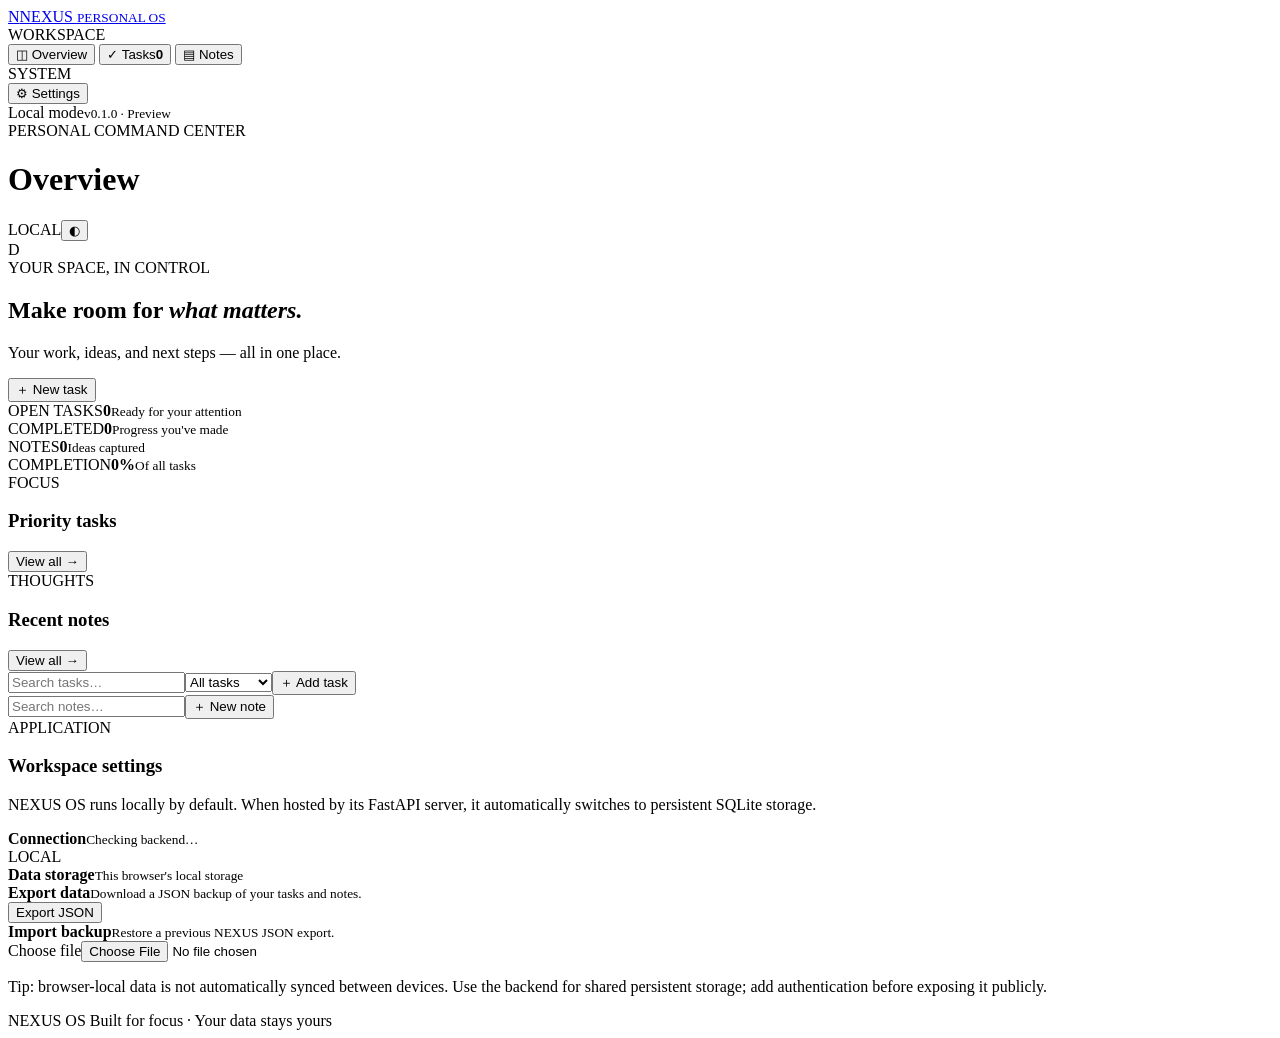
==== nexus-os/index.html @ bc8adf0a "Add NEXUS OS responsive application shell" ====
<!doctype html>
<html lang="en">
<head>
  <meta charset="utf-8"><meta name="viewport" content="width=device-width,initial-scale=1">
  <meta name="theme-color" content="#0b1020"><meta name="description" content="NEXUS OS — your personal command center">
  <title>NEXUS OS · Command Center</title><link rel="stylesheet" href="styles.css">
</head>
<body>
<div class="shell">
  <aside class="sidebar">
    <a class="brand" href="#"><span class="brand-mark">N</span><span>NEXUS <small>PERSONAL OS</small></span></a>
    <div class="side-label">WORKSPACE</div>
    <button class="nav active" data-view="overview">◫ <span>Overview</span></button>
    <button class="nav" data-view="tasks">✓ <span>Tasks</span><b id="nav-task-count">0</b></button>
    <button class="nav" data-view="notes">▤ <span>Notes</span></button>
    <div class="side-label second">SYSTEM</div>
    <button class="nav" data-view="settings">⚙ <span>Settings</span></button>
    <div class="side-bottom"><span class="pulse"></span><span id="connection-label">Local mode</span><small>v0.1.0 · Preview</small></div>
  </aside>
  <main class="main">
    <header class="topbar"><div><div class="eyebrow" id="today-label">PERSONAL COMMAND CENTER</div><h1 id="page-title">Overview</h1></div><div class="top-actions"><span class="mode-pill" id="mode-pill">LOCAL</span><button class="icon-btn" id="theme-toggle" aria-label="Toggle theme">◐</button><div class="avatar">D</div></div></header>
    <section id="view-overview" class="view">
      <div class="welcome"><div><div class="eyebrow">YOUR SPACE, IN CONTROL</div><h2>Make room for <em>what matters.</em></h2><p>Your work, ideas, and next steps — all in one place.</p></div><button class="primary" id="quick-add-task">＋ New task</button></div>
      <div class="stats"><article class="stat"><span>OPEN TASKS</span><strong id="stat-open">0</strong><small>Ready for your attention</small></article><article class="stat"><span>COMPLETED</span><strong id="stat-done">0</strong><small>Progress you've made</small></article><article class="stat"><span>NOTES</span><strong id="stat-notes">0</strong><small>Ideas captured</small></article><article class="stat"><span>COMPLETION</span><strong id="stat-rate">0%</strong><small>Of all tasks</small></article></div>
      <div class="columns"><section class="panel"><div class="panel-head"><div><div class="eyebrow">FOCUS</div><h3>Priority tasks</h3></div><button class="text-btn" data-go="tasks">View all →</button></div><div id="overview-tasks" class="items"></div></section><section class="panel"><div class="panel-head"><div><div class="eyebrow">THOUGHTS</div><h3>Recent notes</h3></div><button class="text-btn" data-go="notes">View all →</button></div><div id="overview-notes" class="items"></div></section></div>
    </section>
    <section id="view-tasks" class="view hidden"><div class="toolbar"><input id="task-search" placeholder="Search tasks…" aria-label="Search tasks"><select id="task-filter"><option value="all">All tasks</option><option value="open">Open</option><option value="done">Completed</option></select><button class="primary" id="add-task">＋ Add task</button></div><div class="panel"><div id="task-list" class="items"></div></div></section>
    <section id="view-notes" class="view hidden"><div class="toolbar"><input id="note-search" placeholder="Search notes…" aria-label="Search notes"><button class="primary" id="add-note">＋ New note</button></div><div id="note-grid" class="note-grid"></div></section>
    <section id="view-settings" class="view hidden"><div class="panel settings"><div class="eyebrow">APPLICATION</div><h3>Workspace settings</h3><p>NEXUS OS runs locally by default. When hosted by its FastAPI server, it automatically switches to persistent SQLite storage.</p><div class="setting-row"><div><b>Connection</b><small id="settings-connection">Checking backend…</small></div><span class="mode-pill" id="settings-mode">LOCAL</span></div><div class="setting-row"><div><b>Data storage</b><small id="storage-info">This browser's local storage</small></div></div><div class="setting-row"><div><b>Export data</b><small>Download a JSON backup of your tasks and notes.</small></div><button class="secondary" id="export-data">Export JSON</button></div><div class="setting-row"><div><b>Import backup</b><small>Restore a previous NEXUS JSON export.</small></div><label class="secondary file-label">Choose file<input type="file" id="import-data" accept="application/json"></label></div><p class="muted">Tip: browser-local data is not automatically synced between devices. Use the backend for shared persistent storage; add authentication before exposing it publicly.</p></div></section>
    <footer> NEXUS OS <span>Built for focus · Your data stays yours</span></footer>
  </main>
</div>
<dialog id="task-dialog"><form method="dialog" id="task-form"><div class="dialog-head"><h3 id="task-dialog-title">Create task</h3><button class="icon-btn" value="cancel" aria-label="Close">×</button></div><input type="hidden" id="task-id"><label>Task title<input id="task-title" maxlength="180" required placeholder="What needs to get done?"></label><label>Description<textarea id="task-description" rows="3" maxlength="2000" placeholder="Add details (optional)"></textarea></label><div class="form-row"><label>Priority<select id="task-priority"><option>Normal</option><option>High</option><option>Low</option></select></label><label>Due date<input type="date" id="task-due"></label></div><button class="primary full" id="save-task" value="default">Save task</button></form></dialog>
<dialog id="note-dialog"><form method="dialog" id="note-form"><div class="dialog-head"><h3 id="note-dialog-title">New note</h3><button class="icon-btn" value="cancel" aria-label="Close">×</button></div><input type="hidden" id="note-id"><label>Title<input id="note-title" maxlength="180" required placeholder="A thought worth keeping"></label><label>Content<textarea id="note-content" rows="8" maxlength="10000" placeholder="Write it down…"></textarea></label><button class="primary full" value="default">Save note</button></form></dialog>
<div id="toast" role="status" aria-live="polite"></div><script src="app.js"></script>
</body></html>
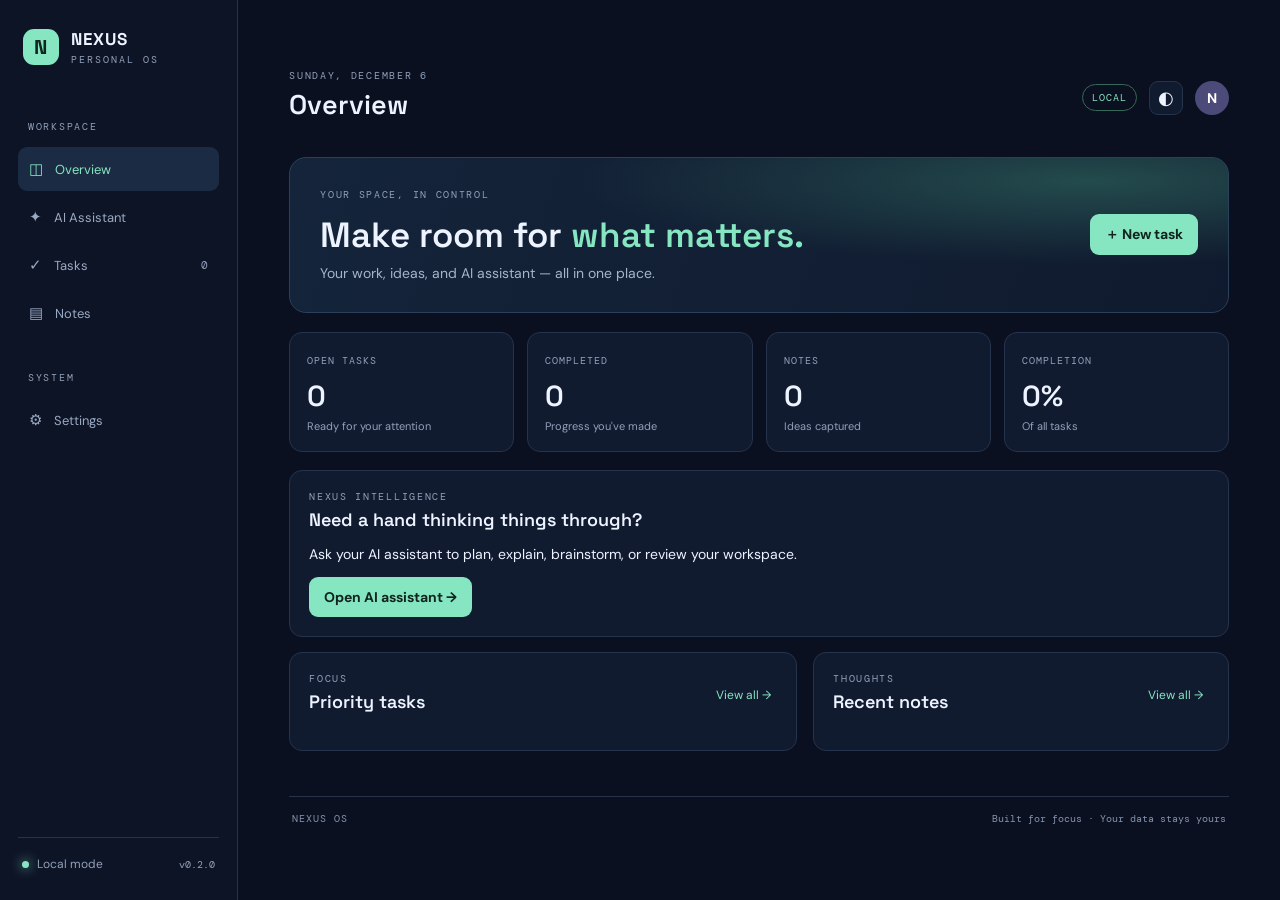
==== commit a24d0050: "Add NEXUS AI assistant and PWA interface" ====
--- a/nexus-os/index.html
+++ b/nexus-os/index.html
@@ -2,8 +2,9 @@
 <html lang="en">
 <head>
   <meta charset="utf-8"><meta name="viewport" content="width=device-width,initial-scale=1">
-  <meta name="theme-color" content="#0b1020"><meta name="description" content="NEXUS OS — your personal command center">
-  <title>NEXUS OS · Command Center</title><link rel="stylesheet" href="styles.css">
+  <meta name="theme-color" content="#0b1020"><meta name="description" content="NEXUS OS — your personal AI command center">
+  <link rel="manifest" href="manifest.webmanifest"><link rel="icon" href="icons/icon.svg" type="image/svg+xml"><link rel="apple-touch-icon" href="icons/icon.svg">
+  <title>NEXUS OS · AI Command Center</title><link rel="stylesheet" href="styles.css">
 </head>
 <body>
 <div class="shell">
@@ -11,26 +12,32 @@
     <a class="brand" href="#"><span class="brand-mark">N</span><span>NEXUS <small>PERSONAL OS</small></span></a>
     <div class="side-label">WORKSPACE</div>
     <button class="nav active" data-view="overview">◫ <span>Overview</span></button>
+    <button class="nav" data-view="assistant">✦ <span>AI Assistant</span></button>
     <button class="nav" data-view="tasks">✓ <span>Tasks</span><b id="nav-task-count">0</b></button>
     <button class="nav" data-view="notes">▤ <span>Notes</span></button>
     <div class="side-label second">SYSTEM</div>
     <button class="nav" data-view="settings">⚙ <span>Settings</span></button>
-    <div class="side-bottom"><span class="pulse"></span><span id="connection-label">Local mode</span><small>v0.1.0 · Preview</small></div>
+    <div class="side-bottom"><span class="pulse"></span><span id="connection-label">Local mode</span><small>v0.2.0</small></div>
   </aside>
   <main class="main">
-    <header class="topbar"><div><div class="eyebrow" id="today-label">PERSONAL COMMAND CENTER</div><h1 id="page-title">Overview</h1></div><div class="top-actions"><span class="mode-pill" id="mode-pill">LOCAL</span><button class="icon-btn" id="theme-toggle" aria-label="Toggle theme">◐</button><div class="avatar">D</div></div></header>
+    <header class="topbar"><div><div class="eyebrow" id="today-label">PERSONAL COMMAND CENTER</div><h1 id="page-title">Overview</h1></div><div class="top-actions"><button class="secondary install-btn" id="install-app" hidden>Install app</button><span class="mode-pill" id="mode-pill">LOCAL</span><button class="icon-btn" id="theme-toggle" aria-label="Toggle theme">◐</button><div class="avatar">N</div></div></header>
     <section id="view-overview" class="view">
-      <div class="welcome"><div><div class="eyebrow">YOUR SPACE, IN CONTROL</div><h2>Make room for <em>what matters.</em></h2><p>Your work, ideas, and next steps — all in one place.</p></div><button class="primary" id="quick-add-task">＋ New task</button></div>
+      <div class="welcome"><div><div class="eyebrow">YOUR SPACE, IN CONTROL</div><h2>Make room for <em>what matters.</em></h2><p>Your work, ideas, and AI assistant — all in one place.</p></div><button class="primary" id="quick-add-task">＋ New task</button></div>
       <div class="stats"><article class="stat"><span>OPEN TASKS</span><strong id="stat-open">0</strong><small>Ready for your attention</small></article><article class="stat"><span>COMPLETED</span><strong id="stat-done">0</strong><small>Progress you've made</small></article><article class="stat"><span>NOTES</span><strong id="stat-notes">0</strong><small>Ideas captured</small></article><article class="stat"><span>COMPLETION</span><strong id="stat-rate">0%</strong><small>Of all tasks</small></article></div>
+      <div class="assistant-shortcut panel"><div><div class="eyebrow">NEXUS INTELLIGENCE</div><h3>Need a hand thinking things through?</h3><p>Ask your AI assistant to plan, explain, brainstorm, or review your workspace.</p></div><button class="primary" data-go="assistant">Open AI assistant →</button></div>
       <div class="columns"><section class="panel"><div class="panel-head"><div><div class="eyebrow">FOCUS</div><h3>Priority tasks</h3></div><button class="text-btn" data-go="tasks">View all →</button></div><div id="overview-tasks" class="items"></div></section><section class="panel"><div class="panel-head"><div><div class="eyebrow">THOUGHTS</div><h3>Recent notes</h3></div><button class="text-btn" data-go="notes">View all →</button></div><div id="overview-notes" class="items"></div></section></div>
+    </section>
+    <section id="view-assistant" class="view hidden">
+      <div class="assistant-intro"><div class="eyebrow">NEXUS INTELLIGENCE</div><h2>Your AI, connected to your workspace.</h2><p>Ask for explanations, study help, plans, ideas, and summaries of your saved tasks and notes.</p><div class="ai-status" id="ai-status">Checking AI connection…</div></div>
+      <div class="chat-panel panel"><div class="chat-head"><div class="ai-orb">✦</div><div><b>NEXUS Assistant</b><small>Workspace-aware AI · Your chats stay in this browser session</small></div><button class="tiny" id="clear-chat">Clear chat</button></div><div id="chat-messages" class="chat-messages"><div class="chat-bubble assistant"><b>NEXUS</b><p>Hey! I'm your NEXUS assistant. I can help you plan your day, understand topics, brainstorm ideas, and use your saved tasks and notes as context. What are we working on?</p></div></div><div class="suggestions"><button class="suggestion">Help me plan my day</button><button class="suggestion">Summarize my open tasks</button><button class="suggestion">Help me study</button></div><form id="chat-form" class="chat-form"><textarea id="chat-input" rows="1" maxlength="6000" placeholder="Message NEXUS…" required></textarea><button class="primary" id="chat-send" type="submit">Send ↑</button></form><div class="chat-foot">AI responses can be wrong. Check important information. Provider usage may incur charges.</div></div>
     </section>
     <section id="view-tasks" class="view hidden"><div class="toolbar"><input id="task-search" placeholder="Search tasks…" aria-label="Search tasks"><select id="task-filter"><option value="all">All tasks</option><option value="open">Open</option><option value="done">Completed</option></select><button class="primary" id="add-task">＋ Add task</button></div><div class="panel"><div id="task-list" class="items"></div></div></section>
     <section id="view-notes" class="view hidden"><div class="toolbar"><input id="note-search" placeholder="Search notes…" aria-label="Search notes"><button class="primary" id="add-note">＋ New note</button></div><div id="note-grid" class="note-grid"></div></section>
-    <section id="view-settings" class="view hidden"><div class="panel settings"><div class="eyebrow">APPLICATION</div><h3>Workspace settings</h3><p>NEXUS OS runs locally by default. When hosted by its FastAPI server, it automatically switches to persistent SQLite storage.</p><div class="setting-row"><div><b>Connection</b><small id="settings-connection">Checking backend…</small></div><span class="mode-pill" id="settings-mode">LOCAL</span></div><div class="setting-row"><div><b>Data storage</b><small id="storage-info">This browser's local storage</small></div></div><div class="setting-row"><div><b>Export data</b><small>Download a JSON backup of your tasks and notes.</small></div><button class="secondary" id="export-data">Export JSON</button></div><div class="setting-row"><div><b>Import backup</b><small>Restore a previous NEXUS JSON export.</small></div><label class="secondary file-label">Choose file<input type="file" id="import-data" accept="application/json"></label></div><p class="muted">Tip: browser-local data is not automatically synced between devices. Use the backend for shared persistent storage; add authentication before exposing it publicly.</p></div></section>
-    <footer> NEXUS OS <span>Built for focus · Your data stays yours</span></footer>
+    <section id="view-settings" class="view hidden"><div class="panel settings"><div class="eyebrow">APPLICATION</div><h3>Workspace settings</h3><p>NEXUS runs locally in your browser or with a server for persistent storage and AI. For public use, configure the server and protect it with authentication and usage limits.</p><div class="setting-row"><div><b>Connection</b><small id="settings-connection">Checking backend…</small></div><span class="mode-pill" id="settings-mode">LOCAL</span></div><div class="setting-row"><div><b>AI assistant</b><small id="settings-ai">Checking AI configuration…</small></div></div><div class="setting-row"><div><b>Install NEXUS</b><small>Install it from your browser as an app when this site is hosted over HTTPS.</small></div><button class="secondary" id="settings-install">Install app</button></div><div class="setting-row"><div><b>Export data</b><small>Download a JSON backup of your tasks and notes.</small></div><button class="secondary" id="export-data">Export JSON</button></div><div class="setting-row"><div><b>Import backup</b><small>Restore a previous NEXUS JSON export.</small></div><label class="secondary file-label">Choose file<input type="file" id="import-data" accept="application/json"></label></div><p class="muted">AI requires the app owner to configure OPENAI_API_KEY on the server. Never put a provider key in frontend code. Local-only mode keeps data in this browser and does not provide AI chat.</p></div></section>
+    <footer>NEXUS OS <span>Built for focus · Your data stays yours</span></footer>
   </main>
 </div>
-<dialog id="task-dialog"><form method="dialog" id="task-form"><div class="dialog-head"><h3 id="task-dialog-title">Create task</h3><button class="icon-btn" value="cancel" aria-label="Close">×</button></div><input type="hidden" id="task-id"><label>Task title<input id="task-title" maxlength="180" required placeholder="What needs to get done?"></label><label>Description<textarea id="task-description" rows="3" maxlength="2000" placeholder="Add details (optional)"></textarea></label><div class="form-row"><label>Priority<select id="task-priority"><option>Normal</option><option>High</option><option>Low</option></select></label><label>Due date<input type="date" id="task-due"></label></div><button class="primary full" id="save-task" value="default">Save task</button></form></dialog>
+<dialog id="task-dialog"><form method="dialog" id="task-form"><div class="dialog-head"><h3 id="task-dialog-title">Create task</h3><button class="icon-btn" value="cancel" aria-label="Close">×</button></div><input type="hidden" id="task-id"><label>Task title<input id="task-title" maxlength="180" required placeholder="What needs to get done?"></label><label>Description<textarea id="task-description" rows="3" maxlength="2000" placeholder="Add details (optional)"></textarea></label><div class="form-row"><label>Priority<select id="task-priority"><option>Normal</option><option>High</option><option>Low</option></select></label><label>Due date<input type="date" id="task-due"></label></div><button class="primary full" value="default">Save task</button></form></dialog>
 <dialog id="note-dialog"><form method="dialog" id="note-form"><div class="dialog-head"><h3 id="note-dialog-title">New note</h3><button class="icon-btn" value="cancel" aria-label="Close">×</button></div><input type="hidden" id="note-id"><label>Title<input id="note-title" maxlength="180" required placeholder="A thought worth keeping"></label><label>Content<textarea id="note-content" rows="8" maxlength="10000" placeholder="Write it down…"></textarea></label><button class="primary full" value="default">Save note</button></form></dialog>
 <div id="toast" role="status" aria-live="polite"></div><script src="app.js"></script>
 </body></html>
--- a/nexus-os/styles.css
+++ b/nexus-os/styles.css
@@ -0,0 +1,5 @@
+@import url('https://fonts.googleapis.com/css2?family=DM+Mono:wght@400;500&family=DM+Sans:wght@400;500;600;700&family=Space+Grotesk:wght@400;500;600;700&display=swap');
+:root{color-scheme:dark;--bg:#0b1020;--side:#0d1426;--panel:#111b30;--panel2:#15213a;--line:#25334d;--text:#edf3ff;--muted:#91a0b9;--accent:#86e6c1;--accent2:#b3f4d9;--purple:#a69bff;--danger:#ff8291;--shadow:0 18px 50px #0003}
+*{box-sizing:border-box}body{margin:0;background:var(--bg);color:var(--text);font-family:'DM Sans',sans-serif;font-size:14px}button,input,textarea,select{font:inherit}button{cursor:pointer}.shell{min-height:100vh;display:grid;grid-template-columns:238px 1fr}.sidebar{background:var(--side);border-right:1px solid var(--line);padding:28px 18px;display:flex;flex-direction:column;min-height:100vh}.brand{display:flex;gap:12px;align-items:center;color:var(--text);font:700 17px 'Space Grotesk';letter-spacing:1px;text-decoration:none;margin:0 0 54px 5px}.brand small{display:block;font:10px 'DM Mono';color:var(--muted);letter-spacing:2px;margin-top:3px}.brand-mark{width:36px;height:36px;display:grid;place-items:center;background:var(--accent);color:#10251f;border-radius:11px;font-size:20px}.side-label,.eyebrow{font:10px 'DM Mono';letter-spacing:1.7px;color:var(--muted)}.side-label{padding:0 10px 12px}.side-label.second{margin-top:34px}.nav{border:0;background:transparent;color:#9aa9c2;text-align:left;padding:12px 11px;border-radius:9px;display:flex;gap:12px;align-items:center;margin:2px 0;font-size:15px}.nav span{font-size:13px}.nav b{margin-left:auto;font:11px 'DM Mono';color:var(--muted)}.nav:hover,.nav.active{background:#1b2b43;color:var(--accent)}.side-bottom{margin-top:auto;border-top:1px solid var(--line);padding:18px 4px 0;display:flex;align-items:center;gap:8px;color:var(--muted);font-size:12px}.side-bottom small{display:block;margin-left:auto;font:10px 'DM Mono'}.pulse{width:7px;height:7px;background:var(--accent);border-radius:50%;box-shadow:0 0 12px var(--accent)}.main{padding:30px clamp(18px,4vw,58px) 22px;max-width:1600px;width:100%;margin:auto}.topbar{display:flex;justify-content:space-between;align-items:center;margin-bottom:30px}.topbar h1{font:600 27px 'Space Grotesk';margin:5px 0}.top-actions{display:flex;align-items:center;gap:12px}.mode-pill{font:10px 'DM Mono';letter-spacing:1px;color:var(--accent);border:1px solid #376958;padding:6px 9px;border-radius:20px}.avatar{width:34px;height:34px;display:grid;place-items:center;border-radius:50%;background:#4b4a78;color:white;font-weight:700}.icon-btn{background:var(--panel);border:1px solid var(--line);color:var(--text);width:34px;height:34px;border-radius:9px;font-size:18px}.welcome{border:1px solid #29415a;background:radial-gradient(ellipse at 85% 15%,#234b4c 0,transparent 45%),linear-gradient(110deg,#14243a,#101a2e);border-radius:17px;padding:30px;display:flex;align-items:center;justify-content:space-between;gap:20px;margin-bottom:19px}.welcome h2{font:600 clamp(24px,3vw,35px) 'Space Grotesk';margin:12px 0 7px}.welcome h2 em{color:var(--accent);font-style:normal}.welcome p{color:#a6b4c9;margin:0}.primary,.secondary{border:0;border-radius:9px;padding:11px 15px;font-weight:700}.primary{background:var(--accent);color:#10251f}.primary:hover{background:var(--accent2)}.secondary{background:var(--panel2);border:1px solid var(--line);color:var(--text)}.stats{display:grid;grid-template-columns:repeat(4,1fr);gap:13px;margin-bottom:18px}.stat,.panel{background:var(--panel);border:1px solid var(--line);border-radius:13px}.stat{padding:17px}.stat span{font:10px 'DM Mono';letter-spacing:1px;color:var(--muted)}.stat strong{display:block;font:600 29px 'Space Grotesk';margin:9px 0 2px}.stat small{color:var(--muted);font-size:11px}.columns{display:grid;grid-template-columns:1.1fr .9fr;gap:16px}.panel{padding:19px;margin-bottom:15px}.panel-head{display:flex;justify-content:space-between;align-items:center;margin-bottom:13px}.panel h3,.settings h3{font:600 18px 'Space Grotesk';margin:5px 0}.text-btn{border:0;background:none;color:var(--accent);font-size:12px}.items{display:flex;flex-direction:column}.item{display:flex;gap:11px;align-items:flex-start;padding:13px 2px;border-top:1px solid var(--line)}.item:first-child{border-top:0}.check{width:19px;height:19px;border:1px solid #52647e;border-radius:6px;background:transparent;color:var(--accent);flex:none}.check.done{background:#244e43;border-color:#4b997e}.item-main{min-width:0;flex:1}.item-title{font-weight:600;overflow-wrap:anywhere}.item-title.done{text-decoration:line-through;color:var(--muted)}.item-sub{font-size:11px;color:var(--muted);margin-top:4px;overflow-wrap:anywhere}.item-actions{display:flex;gap:5px}.tiny{background:transparent;border:1px solid var(--line);color:var(--muted);border-radius:6px;padding:5px 7px;font-size:11px}.tag{font:9px 'DM Mono';border-radius:12px;padding:4px 7px;background:#26334b;color:#c2cce0}.tag.high{background:#4a2a3a;color:#ffb2bf}.empty{padding:26px 8px;text-align:center;color:var(--muted);font-size:13px}.toolbar{display:flex;gap:10px;margin-bottom:15px}.toolbar input{flex:1}.toolbar input, input,textarea,select{background:#0c1527;border:1px solid var(--line);border-radius:8px;padding:11px;color:var(--text);outline:none}input:focus,textarea:focus,select:focus{border-color:#69bd9d}.toolbar select{max-width:145px}.note-grid{display:grid;grid-template-columns:repeat(3,1fr);gap:13px}.note-card{background:var(--panel);border:1px solid var(--line);border-radius:12px;padding:17px;min-height:150px;display:flex;flex-direction:column}.note-card h3{font:600 16px 'Space Grotesk';margin:0 0 9px;overflow-wrap:anywhere}.note-card p{color:#a8b5ca;white-space:pre-wrap;overflow-wrap:anywhere;line-height:1.5;margin:0 0 15px;flex:1;font-size:12px}.note-card footer{display:flex;justify-content:space-between;align-items:center;color:var(--muted);font-size:10px}.settings{max-width:760px;padding:25px}.settings>p{color:var(--muted);line-height:1.6}.setting-row{display:flex;justify-content:space-between;align-items:center;gap:15px;border-top:1px solid var(--line);padding:17px 0}.setting-row b,.setting-row small{display:block}.setting-row small{color:var(--muted);margin-top:4px}.file-label{cursor:pointer}.file-label input{display:none}.muted{font-size:11px;color:var(--muted)}footer{margin-top:30px;padding:15px 3px;border-top:1px solid var(--line);font:10px 'DM Mono';letter-spacing:1px;color:#8494ae}footer span{float:right;letter-spacing:0}.hidden{display:none!important}dialog{background:var(--panel);color:var(--text);border:1px solid var(--line);border-radius:15px;width:min(480px,calc(100% - 28px));padding:22px;box-shadow:var(--shadow)}dialog::backdrop{background:#020611bb;backdrop-filter:blur(4px)}dialog form{display:flex;flex-direction:column;gap:14px}.dialog-head{display:flex;justify-content:space-between;align-items:center}.dialog-head h3{font:600 19px 'Space Grotesk';margin:0}.dialog-head .icon-btn{font-size:22px}label{display:flex;flex-direction:column;gap:7px;color:#b4c0d3;font-size:12px}label input,label textarea,label select{width:100%}.form-row{display:grid;grid-template-columns:1fr 1fr;gap:12px}.full{width:100%}#toast{position:fixed;bottom:22px;left:50%;transform:translate(-50%,20px);opacity:0;background:#d1f8e7;color:#10251f;padding:11px 17px;border-radius:9px;font-weight:700;transition:.2s;pointer-events:none;z-index:5}#toast.show{opacity:1;transform:translate(-50%,0)}body.light{color-scheme:light;--bg:#f2f5f8;--side:#fff;--panel:#fff;--panel2:#edf2f5;--line:#dce4eb;--text:#172438;--muted:#66778d;--accent:#087c5a;--accent2:#0b946b}body.light .welcome{background:linear-gradient(110deg,#e2f3ed,#e9f0fa);border-color:#cbded8}body.light .welcome p,body.light .note-card p{color:#53647a}body.light input,body.light textarea,body.light select{background:#f7f9fb;color:#172438}
+@media(max-width:900px){.shell{grid-template-columns:190px 1fr}.stats{grid-template-columns:repeat(2,1fr)}.columns{grid-template-columns:1fr}.note-grid{grid-template-columns:repeat(2,1fr)}}
+@media(max-width:620px){.shell{display:block}.sidebar{min-height:auto;height:auto;padding:12px 13px;display:flex;flex-direction:row;align-items:center;gap:7px;border-right:0;border-bottom:1px solid var(--line);overflow-x:auto}.brand{margin:0 13px 0 0;font-size:14px;white-space:nowrap}.brand-mark{width:31px;height:31px}.brand small,.side-label,.side-bottom{display:none}.nav{padding:9px 10px;white-space:nowrap}.nav span{font-size:11px}.nav b{display:none}.main{padding:20px 14px}.topbar{margin-bottom:20px}.topbar h1{font-size:23px}.welcome{padding:21px;align-items:flex-start;flex-direction:column}.stats{gap:8px}.stat{padding:13px}.stat strong{font-size:24px}.note-grid{grid-template-columns:1fr}.toolbar{flex-wrap:wrap}.toolbar input{flex-basis:100%}.toolbar select{flex:1;max-width:none}.toolbar .primary{flex:1}footer span{float:none;display:block;margin-top:6px}}
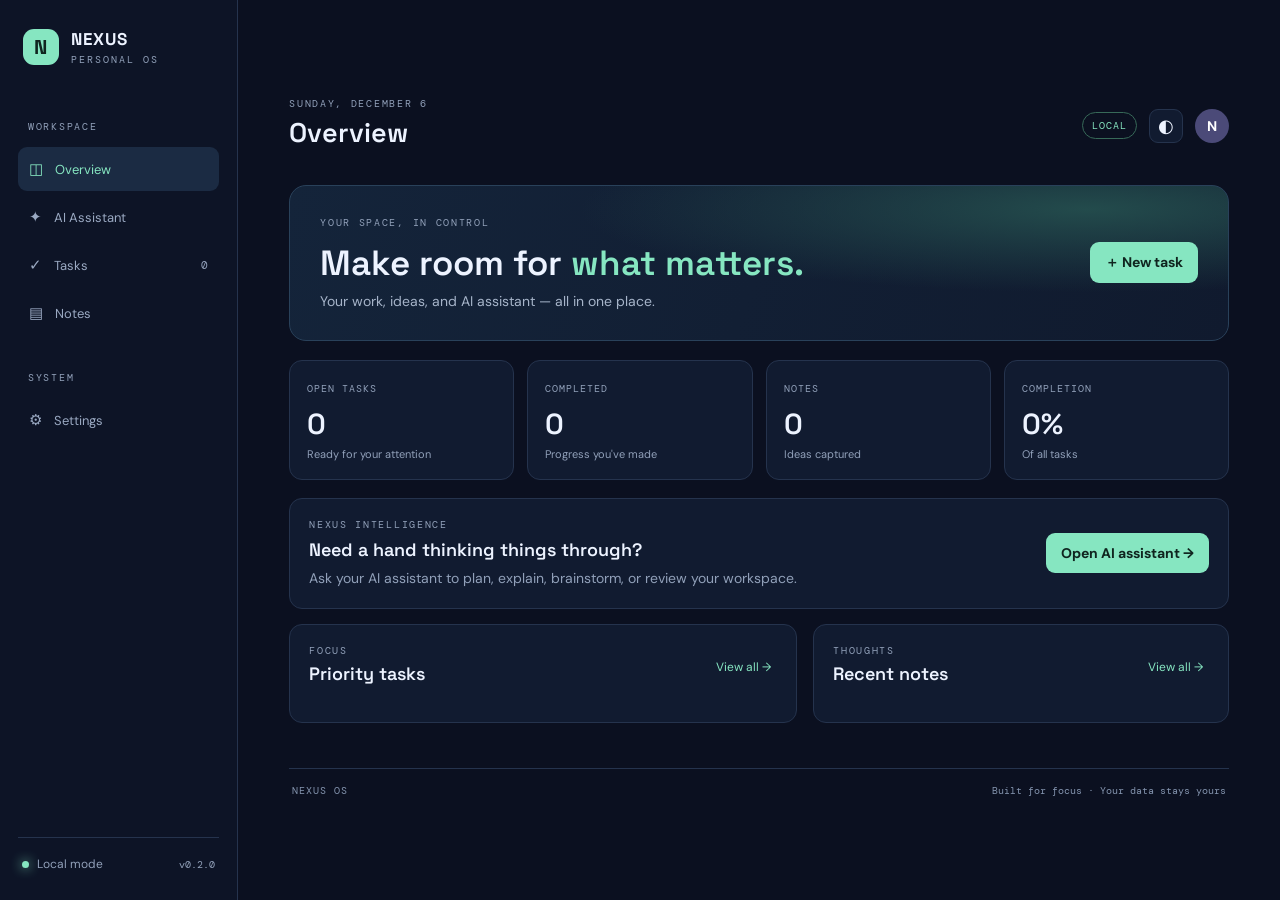
==== commit 97b386f8: "Add BYOK key controls to NEXUS settings" ====
--- a/nexus-os/index.html
+++ b/nexus-os/index.html
@@ -33,7 +33,7 @@
     </section>
     <section id="view-tasks" class="view hidden"><div class="toolbar"><input id="task-search" placeholder="Search tasks…" aria-label="Search tasks"><select id="task-filter"><option value="all">All tasks</option><option value="open">Open</option><option value="done">Completed</option></select><button class="primary" id="add-task">＋ Add task</button></div><div class="panel"><div id="task-list" class="items"></div></div></section>
     <section id="view-notes" class="view hidden"><div class="toolbar"><input id="note-search" placeholder="Search notes…" aria-label="Search notes"><button class="primary" id="add-note">＋ New note</button></div><div id="note-grid" class="note-grid"></div></section>
-    <section id="view-settings" class="view hidden"><div class="panel settings"><div class="eyebrow">APPLICATION</div><h3>Workspace settings</h3><p>NEXUS runs locally in your browser or with a server for persistent storage and AI. For public use, configure the server and protect it with authentication and usage limits.</p><div class="setting-row"><div><b>Connection</b><small id="settings-connection">Checking backend…</small></div><span class="mode-pill" id="settings-mode">LOCAL</span></div><div class="setting-row"><div><b>AI assistant</b><small id="settings-ai">Checking AI configuration…</small></div></div><div class="setting-row"><div><b>Install NEXUS</b><small>Install it from your browser as an app when this site is hosted over HTTPS.</small></div><button class="secondary" id="settings-install">Install app</button></div><div class="setting-row"><div><b>Export data</b><small>Download a JSON backup of your tasks and notes.</small></div><button class="secondary" id="export-data">Export JSON</button></div><div class="setting-row"><div><b>Import backup</b><small>Restore a previous NEXUS JSON export.</small></div><label class="secondary file-label">Choose file<input type="file" id="import-data" accept="application/json"></label></div><p class="muted">AI requires the app owner to configure OPENAI_API_KEY on the server. Never put a provider key in frontend code. Local-only mode keeps data in this browser and does not provide AI chat.</p></div></section>
+    <section id="view-settings" class="view hidden"><div class="panel settings"><div class="eyebrow">APPLICATION</div><h3>Workspace settings</h3><p>NEXUS runs locally in your browser or with a server for persistent storage and AI. For public use, configure the server and protect it with authentication and usage limits.</p><div class="setting-row"><div><b>Connection</b><small id="settings-connection">Checking backend…</small></div><span class="mode-pill" id="settings-mode">LOCAL</span></div><div class="setting-row"><div><b>AI assistant · Bring your own key</b><small id="settings-ai">Add your own provider API key. It is kept only for this browser session.</small></div></div><div class="key-setting"><label for="ai-api-key">OpenAI API key</label><input id="ai-api-key" type="password" autocomplete="off" placeholder="sk-…" maxlength="256"><div class="key-actions"><button class="secondary" id="save-ai-key">Use key this session</button><button class="text-btn" id="remove-ai-key">Remove key</button></div><small class="muted">Your key is sent to the NEXUS server for each AI request and is not saved in the NEXUS database. Use only a server you trust and HTTPS hosting.</small></div><div class="setting-row"><div><b>Install NEXUS</b><small>Install it from your browser as an app when this site is hosted over HTTPS.</small></div><button class="secondary" id="settings-install">Install app</button></div><div class="setting-row"><div><b>Export data</b><small>Download a JSON backup of your tasks and notes.</small></div><button class="secondary" id="export-data">Export JSON</button></div><div class="setting-row"><div><b>Import backup</b><small>Restore a previous NEXUS JSON export.</small></div><label class="secondary file-label">Choose file<input type="file" id="import-data" accept="application/json"></label></div><p class="muted">Each user supplies and pays for their own AI API usage. Your key is stored in session storage and cleared when the browser session ends. Never use this on an untrusted or non-HTTPS server.</p></div></section>
     <footer>NEXUS OS <span>Built for focus · Your data stays yours</span></footer>
   </main>
 </div>
--- a/nexus-os/styles.css
+++ b/nexus-os/styles.css
@@ -3,3 +3,7 @@
 *{box-sizing:border-box}body{margin:0;background:var(--bg);color:var(--text);font-family:'DM Sans',sans-serif;font-size:14px}button,input,textarea,select{font:inherit}button{cursor:pointer}.shell{min-height:100vh;display:grid;grid-template-columns:238px 1fr}.sidebar{background:var(--side);border-right:1px solid var(--line);padding:28px 18px;display:flex;flex-direction:column;min-height:100vh}.brand{display:flex;gap:12px;align-items:center;color:var(--text);font:700 17px 'Space Grotesk';letter-spacing:1px;text-decoration:none;margin:0 0 54px 5px}.brand small{display:block;font:10px 'DM Mono';color:var(--muted);letter-spacing:2px;margin-top:3px}.brand-mark{width:36px;height:36px;display:grid;place-items:center;background:var(--accent);color:#10251f;border-radius:11px;font-size:20px}.side-label,.eyebrow{font:10px 'DM Mono';letter-spacing:1.7px;color:var(--muted)}.side-label{padding:0 10px 12px}.side-label.second{margin-top:34px}.nav{border:0;background:transparent;color:#9aa9c2;text-align:left;padding:12px 11px;border-radius:9px;display:flex;gap:12px;align-items:center;margin:2px 0;font-size:15px}.nav span{font-size:13px}.nav b{margin-left:auto;font:11px 'DM Mono';color:var(--muted)}.nav:hover,.nav.active{background:#1b2b43;color:var(--accent)}.side-bottom{margin-top:auto;border-top:1px solid var(--line);padding:18px 4px 0;display:flex;align-items:center;gap:8px;color:var(--muted);font-size:12px}.side-bottom small{display:block;margin-left:auto;font:10px 'DM Mono'}.pulse{width:7px;height:7px;background:var(--accent);border-radius:50%;box-shadow:0 0 12px var(--accent)}.main{padding:30px clamp(18px,4vw,58px) 22px;max-width:1600px;width:100%;margin:auto}.topbar{display:flex;justify-content:space-between;align-items:center;margin-bottom:30px}.topbar h1{font:600 27px 'Space Grotesk';margin:5px 0}.top-actions{display:flex;align-items:center;gap:12px}.mode-pill{font:10px 'DM Mono';letter-spacing:1px;color:var(--accent);border:1px solid #376958;padding:6px 9px;border-radius:20px}.avatar{width:34px;height:34px;display:grid;place-items:center;border-radius:50%;background:#4b4a78;color:white;font-weight:700}.icon-btn{background:var(--panel);border:1px solid var(--line);color:var(--text);width:34px;height:34px;border-radius:9px;font-size:18px}.welcome{border:1px solid #29415a;background:radial-gradient(ellipse at 85% 15%,#234b4c 0,transparent 45%),linear-gradient(110deg,#14243a,#101a2e);border-radius:17px;padding:30px;display:flex;align-items:center;justify-content:space-between;gap:20px;margin-bottom:19px}.welcome h2{font:600 clamp(24px,3vw,35px) 'Space Grotesk';margin:12px 0 7px}.welcome h2 em{color:var(--accent);font-style:normal}.welcome p{color:#a6b4c9;margin:0}.primary,.secondary{border:0;border-radius:9px;padding:11px 15px;font-weight:700}.primary{background:var(--accent);color:#10251f}.primary:hover{background:var(--accent2)}.secondary{background:var(--panel2);border:1px solid var(--line);color:var(--text)}.stats{display:grid;grid-template-columns:repeat(4,1fr);gap:13px;margin-bottom:18px}.stat,.panel{background:var(--panel);border:1px solid var(--line);border-radius:13px}.stat{padding:17px}.stat span{font:10px 'DM Mono';letter-spacing:1px;color:var(--muted)}.stat strong{display:block;font:600 29px 'Space Grotesk';margin:9px 0 2px}.stat small{color:var(--muted);font-size:11px}.columns{display:grid;grid-template-columns:1.1fr .9fr;gap:16px}.panel{padding:19px;margin-bottom:15px}.panel-head{display:flex;justify-content:space-between;align-items:center;margin-bottom:13px}.panel h3,.settings h3{font:600 18px 'Space Grotesk';margin:5px 0}.text-btn{border:0;background:none;color:var(--accent);font-size:12px}.items{display:flex;flex-direction:column}.item{display:flex;gap:11px;align-items:flex-start;padding:13px 2px;border-top:1px solid var(--line)}.item:first-child{border-top:0}.check{width:19px;height:19px;border:1px solid #52647e;border-radius:6px;background:transparent;color:var(--accent);flex:none}.check.done{background:#244e43;border-color:#4b997e}.item-main{min-width:0;flex:1}.item-title{font-weight:600;overflow-wrap:anywhere}.item-title.done{text-decoration:line-through;color:var(--muted)}.item-sub{font-size:11px;color:var(--muted);margin-top:4px;overflow-wrap:anywhere}.item-actions{display:flex;gap:5px}.tiny{background:transparent;border:1px solid var(--line);color:var(--muted);border-radius:6px;padding:5px 7px;font-size:11px}.tag{font:9px 'DM Mono';border-radius:12px;padding:4px 7px;background:#26334b;color:#c2cce0}.tag.high{background:#4a2a3a;color:#ffb2bf}.empty{padding:26px 8px;text-align:center;color:var(--muted);font-size:13px}.toolbar{display:flex;gap:10px;margin-bottom:15px}.toolbar input{flex:1}.toolbar input, input,textarea,select{background:#0c1527;border:1px solid var(--line);border-radius:8px;padding:11px;color:var(--text);outline:none}input:focus,textarea:focus,select:focus{border-color:#69bd9d}.toolbar select{max-width:145px}.note-grid{display:grid;grid-template-columns:repeat(3,1fr);gap:13px}.note-card{background:var(--panel);border:1px solid var(--line);border-radius:12px;padding:17px;min-height:150px;display:flex;flex-direction:column}.note-card h3{font:600 16px 'Space Grotesk';margin:0 0 9px;overflow-wrap:anywhere}.note-card p{color:#a8b5ca;white-space:pre-wrap;overflow-wrap:anywhere;line-height:1.5;margin:0 0 15px;flex:1;font-size:12px}.note-card footer{display:flex;justify-content:space-between;align-items:center;color:var(--muted);font-size:10px}.settings{max-width:760px;padding:25px}.settings>p{color:var(--muted);line-height:1.6}.setting-row{display:flex;justify-content:space-between;align-items:center;gap:15px;border-top:1px solid var(--line);padding:17px 0}.setting-row b,.setting-row small{display:block}.setting-row small{color:var(--muted);margin-top:4px}.file-label{cursor:pointer}.file-label input{display:none}.muted{font-size:11px;color:var(--muted)}footer{margin-top:30px;padding:15px 3px;border-top:1px solid var(--line);font:10px 'DM Mono';letter-spacing:1px;color:#8494ae}footer span{float:right;letter-spacing:0}.hidden{display:none!important}dialog{background:var(--panel);color:var(--text);border:1px solid var(--line);border-radius:15px;width:min(480px,calc(100% - 28px));padding:22px;box-shadow:var(--shadow)}dialog::backdrop{background:#020611bb;backdrop-filter:blur(4px)}dialog form{display:flex;flex-direction:column;gap:14px}.dialog-head{display:flex;justify-content:space-between;align-items:center}.dialog-head h3{font:600 19px 'Space Grotesk';margin:0}.dialog-head .icon-btn{font-size:22px}label{display:flex;flex-direction:column;gap:7px;color:#b4c0d3;font-size:12px}label input,label textarea,label select{width:100%}.form-row{display:grid;grid-template-columns:1fr 1fr;gap:12px}.full{width:100%}#toast{position:fixed;bottom:22px;left:50%;transform:translate(-50%,20px);opacity:0;background:#d1f8e7;color:#10251f;padding:11px 17px;border-radius:9px;font-weight:700;transition:.2s;pointer-events:none;z-index:5}#toast.show{opacity:1;transform:translate(-50%,0)}body.light{color-scheme:light;--bg:#f2f5f8;--side:#fff;--panel:#fff;--panel2:#edf2f5;--line:#dce4eb;--text:#172438;--muted:#66778d;--accent:#087c5a;--accent2:#0b946b}body.light .welcome{background:linear-gradient(110deg,#e2f3ed,#e9f0fa);border-color:#cbded8}body.light .welcome p,body.light .note-card p{color:#53647a}body.light input,body.light textarea,body.light select{background:#f7f9fb;color:#172438}
 @media(max-width:900px){.shell{grid-template-columns:190px 1fr}.stats{grid-template-columns:repeat(2,1fr)}.columns{grid-template-columns:1fr}.note-grid{grid-template-columns:repeat(2,1fr)}}
 @media(max-width:620px){.shell{display:block}.sidebar{min-height:auto;height:auto;padding:12px 13px;display:flex;flex-direction:row;align-items:center;gap:7px;border-right:0;border-bottom:1px solid var(--line);overflow-x:auto}.brand{margin:0 13px 0 0;font-size:14px;white-space:nowrap}.brand-mark{width:31px;height:31px}.brand small,.side-label,.side-bottom{display:none}.nav{padding:9px 10px;white-space:nowrap}.nav span{font-size:11px}.nav b{display:none}.main{padding:20px 14px}.topbar{margin-bottom:20px}.topbar h1{font-size:23px}.welcome{padding:21px;align-items:flex-start;flex-direction:column}.stats{gap:8px}.stat{padding:13px}.stat strong{font-size:24px}.note-grid{grid-template-columns:1fr}.toolbar{flex-wrap:wrap}.toolbar input{flex-basis:100%}.toolbar select{flex:1;max-width:none}.toolbar .primary{flex:1}footer span{float:none;display:block;margin-top:6px}}
+
+/* NEXUS AI and installable app */
+.install-btn{padding:8px 11px;font-size:11px}.assistant-shortcut{display:flex;align-items:center;justify-content:space-between;gap:18px}.assistant-shortcut h3{margin:7px 0}.assistant-shortcut p,.assistant-intro p{color:var(--muted);margin:5px 0 0;line-height:1.5}.assistant-intro{padding:8px 2px 18px}.assistant-intro h2{font:600 clamp(23px,3vw,32px) 'Space Grotesk';margin:10px 0 5px}.ai-status{display:inline-block;margin-top:12px;border:1px solid var(--line);border-radius:20px;padding:6px 10px;color:var(--muted);font:10px 'DM Mono'}.chat-panel{padding:0;overflow:hidden}.chat-head{display:flex;align-items:center;gap:12px;padding:16px 18px;border-bottom:1px solid var(--line)}.chat-head>div:nth-child(2){flex:1}.chat-head b,.chat-head small{display:block}.chat-head small{font-size:10px;color:var(--muted);margin-top:3px}.ai-orb{width:36px;height:36px;display:grid;place-items:center;border-radius:12px;background:#23483e;color:var(--accent);font-size:20px}.chat-messages{height:min(48vh,480px);min-height:250px;overflow-y:auto;padding:18px;display:flex;flex-direction:column;gap:12px}.chat-bubble{max-width:85%;border:1px solid var(--line);border-radius:12px;padding:12px 14px;line-height:1.55;white-space:pre-wrap;overflow-wrap:anywhere}.chat-bubble b{font:10px 'DM Mono';letter-spacing:1px;color:var(--accent)}.chat-bubble p{margin:5px 0 0}.chat-bubble.user{align-self:flex-end;background:#1b3040}.chat-bubble.assistant{align-self:flex-start;background:var(--panel2)}.suggestions{display:flex;gap:8px;flex-wrap:wrap;padding:0 18px 13px}.suggestion{border:1px solid var(--line);background:transparent;color:var(--muted);border-radius:20px;padding:7px 10px;font-size:11px}.suggestion:hover{color:var(--accent);border-color:var(--accent)}.chat-form{display:flex;gap:10px;padding:14px 18px;border-top:1px solid var(--line);align-items:flex-end}.chat-form textarea{resize:vertical;min-height:43px;max-height:140px;flex:1}.chat-form button{min-height:43px}.chat-foot{text-align:center;color:var(--muted);font-size:10px;padding:0 12px 14px}.chat-form button:disabled{opacity:.5;cursor:not-allowed}
+@media(max-width:620px){.assistant-shortcut{align-items:flex-start;flex-direction:column}.chat-head{padding:13px}.chat-messages{height:48vh;padding:13px}.chat-bubble{max-width:94%}.chat-form{padding:12px}.chat-head small{max-width:180px;line-height:1.3}}
